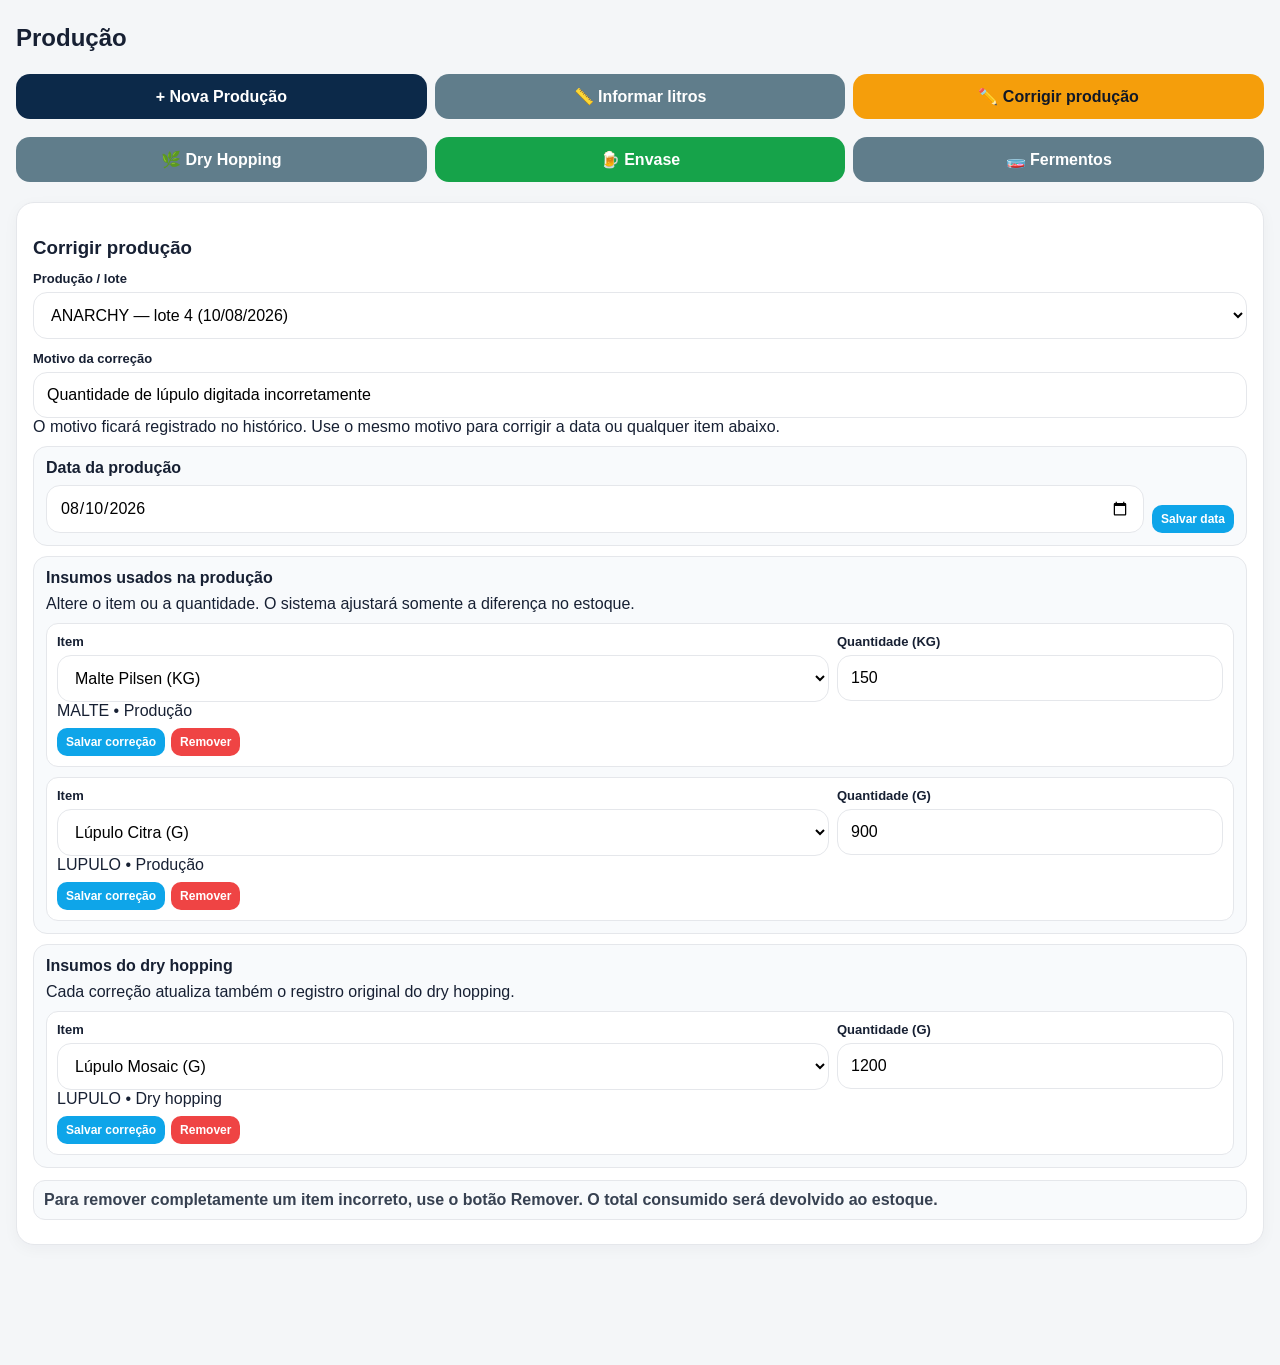
==== tools/visual-correcoes-producao.html @ c29197a9 "feat: permitir corrigir producao e dry hopping" ====
<!doctype html>
<html lang="pt-BR">
<head>
  <meta charset="utf-8">
  <meta name="viewport" content="width=device-width, initial-scale=1">
  <title>Teste visual — correções de produção</title>
  <link rel="stylesheet" href="../styles.css">
</head>
<body>
  <div id="app" style="display:block">
    <main class="container">
      <section class="tela active">
        <div class="sectionHeader"><h2>Produção</h2></div>
        <div class="actionGrid">
          <button class="btnMain">+ Nova Produção</button>
          <button class="btnSecondary">📏 Informar litros</button>
          <button class="btnWarn">✏️ Corrigir produção</button>
          <button class="btnSecondary">🌿 Dry Hopping</button>
          <button class="btnSuccess">🍺 Envase</button>
          <button class="btnSecondary">🧫 Fermentos</button>
        </div>

        <div class="formBox" style="display:block">
          <h3>Corrigir produção</h3>
          <label>Produção / lote</label>
          <select><option>ANARCHY — lote 4 (10/08/2026)</option></select>

          <label>Motivo da correção</label>
          <input value="Quantidade de lúpulo digitada incorretamente">
          <div class="sub">O motivo ficará registrado no histórico. Use o mesmo motivo para corrigir a data ou qualquer item abaixo.</div>

          <div class="fichaSecao">
            <h4>Data da produção</h4>
            <div class="correcaoDataLinha">
              <input type="date" value="2026-08-10">
              <button class="btnTiny btnEdit">Salvar data</button>
            </div>
          </div>

          <div class="fichaSecao">
            <h4>Insumos usados na produção</h4>
            <div class="sub">Altere o item ou a quantidade. O sistema ajustará somente a diferença no estoque.</div>
            <div class="correcaoInsumosLista">
              <div class="correcaoInsumoItem">
                <div class="correcaoInsumoCampos">
                  <div><label>Item</label><select><option>Malte Pilsen (KG)</option></select></div>
                  <div><label>Quantidade (KG)</label><input value="150"></div>
                </div>
                <div class="sub">MALTE • Produção</div>
                <div class="rowActions"><button class="btnTiny btnEdit">Salvar correção</button><button class="btnTiny btnDangerTiny">Remover</button></div>
              </div>
              <div class="correcaoInsumoItem">
                <div class="correcaoInsumoCampos">
                  <div><label>Item</label><select><option>Lúpulo Citra (G)</option></select></div>
                  <div><label>Quantidade (G)</label><input value="900"></div>
                </div>
                <div class="sub">LUPULO • Produção</div>
                <div class="rowActions"><button class="btnTiny btnEdit">Salvar correção</button><button class="btnTiny btnDangerTiny">Remover</button></div>
              </div>
            </div>
          </div>

          <div class="fichaSecao">
            <h4>Insumos do dry hopping</h4>
            <div class="sub">Cada correção atualiza também o registro original do dry hopping.</div>
            <div class="correcaoInsumosLista">
              <div class="correcaoInsumoItem">
                <div class="correcaoInsumoCampos">
                  <div><label>Item</label><select><option>Lúpulo Mosaic (G)</option><option>Lúpulo Citra (G)</option></select></div>
                  <div><label>Quantidade (G)</label><input value="1200"></div>
                </div>
                <div class="sub">LUPULO • Dry hopping</div>
                <div class="rowActions"><button class="btnTiny btnEdit">Salvar correção</button><button class="btnTiny btnDangerTiny">Remover</button></div>
              </div>
            </div>
          </div>

          <div class="infoBox">Para remover completamente um item incorreto, use o botão Remover. O total consumido será devolvido ao estoque.</div>
        </div>
      </section>
    </main>
  </div>
</body>
</html>
---- styles.css ----
:root {
  --bg:#f4f6f8;
  --card:#ffffff;
  --text:#172033;
  --muted:#6b7280;
  --brand:#0c2949;
  --brand2:#145a8d;
  --border:#e5e7eb;
  --success:#16a34a;
  --danger:#dc2626;
}
* { box-sizing:border-box; }
body { margin:0; font-family:Inter, Arial, sans-serif; background:var(--bg); color:var(--text); padding-bottom:88px; }
button,input,select,textarea { font:inherit; }
.loginScreen { min-height:100vh; display:flex; align-items:center; justify-content:center; padding:20px; background:linear-gradient(145deg,#0c2949,#163b62); }
.loginCard { width:100%; max-width:390px; background:#fff; border-radius:24px; padding:24px; box-shadow:0 16px 50px rgba(0,0,0,.25); }
.loginCard .logo { width:82px; height:82px; border-radius:22px; display:block; margin:0 auto 12px; }
.loginCard h1 { margin:0; text-align:center; }
.loginCard p { text-align:center; color:var(--muted); margin:6px 0 20px; }
label { display:block; font-weight:800; font-size:13px; margin:12px 0 6px; }
input,select,textarea { width:100%; border:1px solid var(--border); border-radius:14px; padding:13px; background:#fff; outline:none; }
textarea { min-height:82px; resize:vertical; }
button { border:0; border-radius:14px; padding:13px 16px; background:var(--brand); color:#fff; font-weight:900; cursor:pointer; }
button:disabled { opacity:.55; }
.erro { margin-top:10px; color:#991b1b; background:#fee2e2; border-radius:12px; padding:10px; display:none; }
.app { max-width:760px; margin:0 auto; }
.topbar { position:sticky; top:0; z-index:10; background:rgba(244,246,248,.92); backdrop-filter:blur(10px); display:flex; justify-content:space-between; align-items:center; padding:14px 16px; border-bottom:1px solid rgba(229,231,235,.8); }
.appTitle { font-size:20px; font-weight:950; }
.appSub { font-size:12px; color:var(--muted); margin-top:2px; }
.btnGhost { background:#fff; color:var(--brand); border:1px solid var(--border); padding:9px 12px; font-size:13px; }
main { padding:16px; }
.tela { display:none; animation:fade .15s ease; }
.tela.active { display:block; }
@keyframes fade { from{opacity:.6; transform:translateY(4px)} to{opacity:1; transform:none} }
.sectionHeader { display:flex; justify-content:space-between; align-items:center; gap:12px; margin-bottom:12px; }
h2 { margin:8px 0 10px; font-size:24px; }
h3 { margin:18px 0 10px; }
.btnSmall { padding:9px 12px; font-size:13px; background:#fff; color:var(--brand); border:1px solid var(--border); }
.btnMain,.btnSecondary,.btnSuccess { width:100%; margin-bottom:10px; }
.btnSecondary { background:#607d8b; }
.btnSuccess { background:#16a34a; }
.btnMini { width:100%; background:#eef2ff; color:#3730a3; padding:10px; font-size:13px; margin:6px 0 12px; border:1px solid #c7d2fe; }
.gridCards { display:grid; grid-template-columns:1fr 1fr; gap:12px; }
.card,.box,.item,.formBox { background:var(--card); border-radius:18px; padding:16px; border:1px solid var(--border); box-shadow:0 4px 15px rgba(15,23,42,.04); }
.card span { display:block; color:var(--muted); font-size:12px; font-weight:900; }
.card strong { display:block; font-size:25px; margin-top:7px; }
.box { margin:14px 0; }
.muted { color:var(--muted); font-size:14px; line-height:1.4; }
.lista { display:grid; gap:10px; }
.item { display:flex; justify-content:space-between; align-items:flex-start; gap:12px; }
.item strong { display:block; font-size:15px; margin-bottom:3px; }
.item .sub { color:var(--muted); font-size:12px; line-height:1.35; }
.badge { display:inline-block; border-radius:999px; padding:4px 8px; font-size:11px; font-weight:950; background:#eef2ff; color:#3730a3; white-space:nowrap; }
.badge.zero { background:#fee2e2; color:#991b1b; }
.formBox { margin:10px 0 16px; }
.formBox button:not(.btnMini):not(.btnRemove) { width:100%; margin-top:12px; }
.tabs { display:flex; gap:8px; margin:12px 0; }
.tab { flex:1; background:#fff; color:var(--brand); border:1px solid var(--border); }
.tab.active { background:var(--brand); color:#fff; }
.maisGrid { display:grid; gap:12px; }
.maisCard { background:#fff; border:1px solid var(--border); border-radius:18px; padding:18px; box-shadow:0 4px 15px rgba(15,23,42,.04); cursor:pointer; }
.maisCard strong { display:block; font-size:17px; margin-bottom:4px; }
.maisCard span { color:var(--muted); font-size:13px; }
.bottomNav { position:fixed; bottom:0; left:0; right:0; z-index:20; background:#fff; border-top:1px solid var(--border); display:flex; justify-content:center; box-shadow:0 -10px 30px rgba(15,23,42,.08); }
.bottomNav button { flex:1; max-width:144px; background:#fff; color:#6b7280; border-radius:0; padding:10px 4px 12px; font-size:20px; }
.bottomNav button span { display:block; font-size:11px; margin-top:3px; font-weight:950; }
.bottomNav button.active { color:var(--brand); background:#f8fafc; }
.actionGrid { display:grid; grid-template-columns:1fr; gap:8px; margin-bottom:8px; }
.linha2 { display:grid; grid-template-columns:1fr 1fr; gap:10px; }
.infoBox { background:#f8fafc; border:1px solid var(--border); color:#374151; padding:10px; border-radius:12px; font-weight:800; margin:12px 0 8px; }
.pagamentoFifoResumo { font-weight:700; line-height:1.45; }
.pagamentoFifoResumo .pagamentoFifoTitulo { display:flex; justify-content:space-between; gap:12px; align-items:center; margin-bottom:8px; }
.pagamentoFifoResumo .pagamentoFifoLista { display:grid; gap:6px; margin-top:10px; }
.pagamentoFifoResumo .pagamentoFifoItem { display:flex; justify-content:space-between; gap:12px; padding-top:6px; border-top:1px solid var(--border); font-size:12px; }
.pagamentoFifoResumo .pagamentoFifoItem span:first-child { min-width:0; }
.pagamentoFifoResumo .pagamentoFifoItem strong { white-space:nowrap; }
.pagamentoFifoResumo .pagamentoFifoAviso { color:#991b1b; }
.linhaInsumo { display:grid; grid-template-columns:1.25fr .65fr 42px; gap:8px; margin-bottom:8px; align-items:start; }
.linhaInsumo input,.linhaInsumo select { margin:0; }
.btnRemove { background:#ef4444; padding:11px 0; border-radius:12px; }
.search { margin:4px 0 12px; background:#fff; }
[hidden-by-filter="true"] { display:none !important; }
@media (min-width:560px){ .actionGrid { grid-template-columns:1fr 1fr 1fr; } }
@media (max-width:380px){ .gridCards { gap:9px; } .card { padding:13px; } .card strong { font-size:21px; } }

.btnWarn { background:#f59e0b; color:#111827; width:100%; margin-bottom:10px; }
.saidaItem { background:#f8fafc; border:1px solid var(--border); border-radius:16px; padding:12px; margin-bottom:12px; }
.saidaItemHeader { display:flex; justify-content:space-between; align-items:center; gap:10px; margin-bottom:8px; }
.saidaItemHeader strong { font-size:14px; }
.smallDanger { background:#ef4444; padding:8px 10px; border-radius:10px; font-size:12px; }
.resumoConfirmacao { white-space:pre-line; line-height:1.45; }

.blocoVertical { display:block; }
.blocoVertical strong { display:block; margin-bottom:8px; }
.btnWarn { background:#f59e0b; color:#111827; width:100%; margin-bottom:10px; }

.alertaErro {
  background:#fee2e2 !important;
  border-color:#fecaca !important;
  color:#991b1b !important;
}

.badge.financeiroAberto {
  background:#fee2e2;
  color:#991b1b;
}

.configHint {
  font-size:12px;
  color:var(--muted);
}

.rowActions {
  display:flex;
  flex-wrap:wrap;
  gap:6px;
  margin-top:8px;
}
.btnTiny {
  border-radius:10px;
  padding:7px 9px;
  font-size:12px;
  width:auto !important;
  margin:0 !important;
}
.btnEdit { background:#0ea5e9; }
.btnDangerTiny { background:#ef4444; }
.btnNeutral { background:#64748b; }
.correcaoDataLinha {
  display:grid;
  grid-template-columns:minmax(0,1fr) auto;
  gap:8px;
  align-items:end;
}
.correcaoInsumosLista {
  display:flex;
  flex-direction:column;
  gap:10px;
  margin-top:10px;
}
.correcaoInsumoItem {
  border:1px solid var(--border);
  border-radius:12px;
  padding:10px;
  background:#fff;
}
.correcaoInsumoCampos {
  display:grid;
  grid-template-columns:minmax(0,2fr) minmax(120px,1fr);
  gap:8px;
}
.correcaoInsumoCampos label {
  margin-top:0;
}
@media (max-width:560px) {
  .correcaoDataLinha,
  .correcaoInsumoCampos {
    grid-template-columns:1fr;
  }
  .correcaoDataLinha .btnTiny {
    width:100% !important;
  }
}
.loteFichaTitulo {
  font-size:18px;
  font-weight:950;
  margin-bottom:6px;
}
.fichaGrid {
  display:grid;
  gap:10px;
}
.fichaSecao {
  background:#f8fafc;
  border:1px solid var(--border);
  border-radius:14px;
  padding:12px;
  margin-top:10px;
}
.fichaSecao h4 {
  margin:0 0 8px;
}
@media (min-width:640px) {
  .fichaGrid { grid-template-columns:1fr 1fr; }
}

.dashboardGrid {
  display:grid;
  grid-template-columns:1fr;
  gap:14px;
  margin:14px 0;
}
@media (min-width:760px) {
  .dashboardGrid {
    grid-template-columns:1fr 1fr;
  }
}
.dashBox {
  background:#ffffff;
  border:1px solid var(--border);
  border-radius:18px;
  padding:14px;
  box-shadow:0 8px 22px rgba(15,23,42,.05);
}
.dashTitle {
  display:flex;
  align-items:center;
  justify-content:space-between;
  gap:8px;
  margin-bottom:10px;
}
.dashTitle h3 {
  margin:0;
  font-size:15px;
}
.miniBadge {
  background:#e2e8f0;
  color:#334155;
  border-radius:999px;
  padding:5px 8px;
  font-size:11px;
  font-weight:800;
  white-space:nowrap;
}
.barChart {
  display:flex;
  flex-direction:column;
  gap:8px;
}
.barRow {
  display:grid;
  grid-template-columns:94px 1fr 64px;
  align-items:center;
  gap:8px;
  font-size:12px;
}
.barLabel {
  overflow:hidden;
  text-overflow:ellipsis;
  white-space:nowrap;
  font-weight:800;
  color:#334155;
}
.barTrack {
  height:12px;
  background:#e2e8f0;
  border-radius:999px;
  overflow:hidden;
}
.barFill {
  height:100%;
  min-width:2px;
  border-radius:999px;
  background:linear-gradient(90deg,#0ea5e9,#22c55e);
}
.barValue {
  text-align:right;
  font-weight:900;
  color:#0f172a;
}
.emptyChart {
  color:var(--muted);
  font-size:13px;
  padding:10px;
  border:1px dashed var(--border);
  border-radius:12px;
}
.donutWrap {
  display:grid;
  grid-template-columns:120px 1fr;
  gap:12px;
  align-items:center;
}
.donut {
  width:112px;
  height:112px;
  border-radius:50%;
  background:conic-gradient(#0ea5e9 0deg, #e2e8f0 0deg);
  position:relative;
}
.donut:after {
  content:"";
  position:absolute;
  inset:24px;
  background:#fff;
  border-radius:50%;
  border:1px solid var(--border);
}
.donutCenter {
  position:absolute;
  inset:0;
  display:flex;
  align-items:center;
  justify-content:center;
  z-index:2;
  font-weight:950;
  font-size:13px;
  color:#0f172a;
}
.legendList {
  display:flex;
  flex-direction:column;
  gap:7px;
  font-size:12px;
}
.legendItem {
  display:flex;
  justify-content:space-between;
  gap:8px;
  border-bottom:1px solid var(--border);
  padding-bottom:5px;
}
.legendDot {
  width:10px;
  height:10px;
  border-radius:50%;
  display:inline-block;
  margin-right:6px;
  vertical-align:-1px;
}
.compactList .item {
  padding:9px 0;
}
.alertLine {
  display:flex;
  align-items:flex-start;
  gap:8px;
}
.alertIcon {
  flex:0 0 auto;
  width:22px;
  height:22px;
  border-radius:999px;
  background:#fee2e2;
  color:#991b1b;
  display:flex;
  align-items:center;
  justify-content:center;
  font-size:12px;
  font-weight:900;
}
.alertIcon.ok {
  background:#dcfce7;
  color:#166534;
}


/* Updates: saídas, retornos, clientes e Phenomena */
.kpiInline {
  display:flex;
  flex-wrap:wrap;
  gap:6px;
  margin-top:8px;
}
.kpiInline span {
  background:#eef2ff;
  color:#1e293b;
  border-radius:999px;
  padding:5px 8px;
  font-size:11px;
  font-weight:800;
}
.itemDestaque {
  border-left:4px solid #0ea5e9;
  padding-left:10px;
}
.itemAtrasado {
  border-left:4px solid #ef4444;
  padding-left:10px;
}
.rowActions {
  display:flex;
  flex-wrap:wrap;
  gap:6px;
  margin-top:8px;
}
.miniSection {
  margin-top:12px;
  padding-top:10px;
  border-top:1px solid var(--border);
}
.miniSection strong {
  display:block;
  margin-bottom:5px;
}
.tableLite {
  width:100%;
  border-collapse:collapse;
  font-size:12px;
}
.tableLite th,
.tableLite td {
  border-bottom:1px solid var(--border);
  padding:7px 4px;
  text-align:left;
}
.tableLite th {
  color:#475569;
  font-size:11px;
  text-transform:uppercase;
}


/* Controle de códigos de barris em clientes */
.codigoGrid {
  display:flex;
  flex-wrap:wrap;
  gap:6px;
  margin-top:8px;
}
.codigoTag {
  display:inline-flex;
  align-items:center;
  gap:4px;
  padding:5px 8px;
  border-radius:999px;
  background:#eef2ff;
  color:#1e293b;
  font-size:11px;
  font-weight:900;
  border:1px solid #c7d2fe;
}
.codigoTag.atrasado {
  background:#fee2e2;
  border-color:#fecaca;
  color:#991b1b;
}
.codigoTag.ok {
  background:#dcfce7;
  border-color:#bbf7d0;
  color:#166534;
}
.codigosBox {
  margin-top:8px;
  padding:8px;
  background:#f8fafc;
  border:1px solid var(--border);
  border-radius:12px;
}
.codigosBox strong {
  display:block;
  margin-bottom:4px;
}


/* Atualização operacional */
.topActions {
  display:flex;
  align-items:center;
  gap:6px;
}
.btnSearchTop {
  min-width:42px;
  font-size:18px;
}
.searchRow {
  display:grid;
  grid-template-columns:1fr auto;
  gap:8px;
  align-items:center;
}
.searchRow .search {
  margin:0;
}
.buscaGlobalBox {
  position:sticky;
  top:72px;
  z-index:5;
}
.searchResultType {
  font-size:10px;
  font-weight:900;
  text-transform:uppercase;
  letter-spacing:.05em;
  color:#64748b;
}
.tabsScroll {
  overflow-x:auto;
  flex-wrap:nowrap;
  justify-content:flex-start;
}
.tabsScroll .tab {
  flex:0 0 auto;
}
.statusBadge {
  display:inline-flex;
  align-items:center;
  border-radius:999px;
  padding:5px 8px;
  font-size:11px;
  font-weight:900;
  background:#e2e8f0;
  color:#334155;
}
.status-insumos { background:#ffedd5; color:#9a3412; }
.status-fermentando { background:#dbeafe; color:#1d4ed8; }
.status-dry { background:#dcfce7; color:#166534; }
.status-pronto { background:#fef3c7; color:#92400e; }
.status-parcial { background:#ede9fe; color:#6d28d9; }
.status-envasado { background:#cffafe; color:#155e75; }
.status-finalizado { background:#e2e8f0; color:#334155; }

.timeline {
  position:relative;
  margin-top:12px;
  padding-left:24px;
}
.timeline:before {
  content:"";
  position:absolute;
  top:4px;
  bottom:4px;
  left:8px;
  width:2px;
  background:#cbd5e1;
}
.timelineItem {
  position:relative;
  padding:0 0 16px 8px;
}
.timelineDot {
  position:absolute;
  left:-22px;
  top:2px;
  width:14px;
  height:14px;
  border-radius:50%;
  background:#0ea5e9;
  border:3px solid #e0f2fe;
}
.timelineTitle {
  font-weight:900;
  color:#0f172a;
}
.timelineDate {
  font-size:11px;
  color:#64748b;
  margin-top:2px;
}
.timelineText {
  font-size:12px;
  color:#475569;
  margin-top:4px;
}
.loteStatusActions {
  display:flex;
  flex-wrap:wrap;
  gap:6px;
  margin-top:8px;
}
.loteStatusActions select {
  min-width:190px;
  margin:0;
}
.envaseSaldoGrid {
  display:grid;
  grid-template-columns:repeat(2,minmax(0,1fr));
  gap:8px;
  margin-top:8px;
}
.envaseSaldoGrid div {
  background:#fff;
  border:1px solid #cbd5e1;
  border-radius:10px;
  padding:7px;
}
.envaseSaldoGrid span {
  display:block;
  font-size:10px;
  color:#64748b;
  font-weight:800;
  text-transform:uppercase;
}
.envaseSaldoGrid strong {
  display:block;
  margin-top:2px;
  color:#0f172a;
}
.estoqueIncompleto {
  margin-top:7px;
  padding:7px 9px;
  border:1px solid #d69e2e;
  border-radius:8px;
  background:#fffaf0;
  color:#7b4b00;
  font-size:12px;
  line-height:1.35;
}
.checkLine {
  display:flex;
  align-items:flex-start;
  gap:8px;
  margin:10px 0;
  padding:10px;
  background:#f8fafc;
  border:1px solid var(--border);
  border-radius:12px;
  font-size:13px;
  color:#334155;
}
.checkLine input {
  width:auto;
  margin-top:2px;
}
.btnMobilePrimary {
  min-height:48px;
  width:100%;
  font-size:15px;
  font-weight:900;
}
.formDirty {
  box-shadow:0 0 0 2px rgba(245,158,11,.35);
}
.diffPos { color:#166534; font-weight:900; }
.diffNeg { color:#991b1b; font-weight:900; }
.diffZero { color:#334155; font-weight:900; }

@media (max-width:520px) {
  .actionGrid button {
    min-height:48px;
  }
  .searchRow {
    grid-template-columns:1fr;
  }
  .searchRow button {
    width:100%;
  }
  .envaseSaldoGrid {
    grid-template-columns:1fr 1fr;
  }
}


/* Correções seguras e restauração de backup */
.btnDangerWide {
  width:100%;
  min-height:48px;
  border:none;
  border-radius:12px;
  background:#b91c1c;
  color:#fff;
  font-weight:900;
  padding:12px 14px;
}
.btnDangerWide:disabled {
  opacity:.45;
  cursor:not-allowed;
}
.correcaoSelecionada {
  border-left:4px solid #b91c1c;
}
.correcaoTipo {
  display:inline-flex;
  align-items:center;
  border-radius:999px;
  padding:4px 7px;
  font-size:10px;
  font-weight:900;
  background:#fee2e2;
  color:#991b1b;
}
.backupPreviewGrid {
  display:grid;
  grid-template-columns:repeat(2,minmax(0,1fr));
  gap:7px;
  margin-top:8px;
}
.backupPreviewGrid div {
  background:#fff;
  border:1px solid #cbd5e1;
  border-radius:10px;
  padding:7px;
}
.backupPreviewGrid span {
  display:block;
  font-size:10px;
  text-transform:uppercase;
  color:#64748b;
  font-weight:900;
}
.backupPreviewGrid strong {
  display:block;
  margin-top:3px;
  color:#0f172a;
}
.restoreProgress {
  width:100%;
  height:10px;
  border-radius:999px;
  overflow:hidden;
  background:#e2e8f0;
  margin-top:8px;
}
.restoreProgress > div {
  height:100%;
  background:#0ea5e9;
  transition:width .2s ease;
}


/* Controle de acesso */
.userTopButton {
  max-width:150px;
  overflow:hidden;
  text-overflow:ellipsis;
  white-space:nowrap;
}
.simpleSteps {
  margin:8px 0 12px 20px;
  padding:0;
  color:#334155;
  font-size:13px;
}
.simpleSteps li { margin-bottom:7px; }
.permissionHeader {
  display:flex;
  justify-content:space-between;
  gap:10px;
  margin:14px 0 8px;
  padding-bottom:7px;
  border-bottom:1px solid var(--border);
  color:#0f172a;
}
.permissionHeader span {
  color:#64748b;
  font-size:11px;
  font-weight:800;
}
.permissionGrid {
  display:grid;
  gap:7px;
  margin-bottom:14px;
}
.permissionRow {
  display:grid;
  grid-template-columns:minmax(0,1fr) 78px 78px;
  gap:7px;
  align-items:center;
  padding:8px;
  border:1px solid var(--border);
  border-radius:11px;
  background:#f8fafc;
}
.permissionRow strong { font-size:12px; }
.permissionToggle {
  display:flex;
  flex-direction:column;
  align-items:center;
  gap:3px;
  font-size:9px;
  color:#64748b;
  font-weight:900;
  text-transform:uppercase;
}
.permissionToggle input { width:auto; margin:0; }
.userRoleBadge {
  display:inline-flex;
  margin-top:8px;
  padding:6px 9px;
  border-radius:999px;
  background:#dbeafe;
  color:#1d4ed8;
  font-size:11px;
  font-weight:900;
}
.userInactive { border-left:4px solid #ef4444; }
.userActive { border-left:4px solid #22c55e; }
.accessDeniedBox {
  text-align:center;
  padding:20px;
  color:#991b1b;
}
@media (max-width:520px) {
  .userTopButton { max-width:92px; font-size:11px; }
  .permissionRow { grid-template-columns:minmax(0,1fr) 62px 62px; }
}


/* Cadastro de usuário na tela de entrada */
.loginPrimary,
.loginSecondary {
  width:100%;
  min-height:48px;
  margin-top:12px;
}
.loginSecondary {
  margin-top:8px;
  background:#ffffff;
  color:var(--brand);
  border:1px solid #cbd5e1;
}
.loginSecondary:hover {
  background:#f8fafc;
}
.cadastroSucesso {
  display:block;
  margin-top:10px;
  padding:11px;
  border-radius:12px;
  background:#dcfce7;
  color:#166534;
  font-size:13px;
  font-weight:800;
  line-height:1.4;
}
.loginCard small {
  display:block;
  margin-top:12px;
  color:var(--muted);
  line-height:1.35;
}


/* Login com Google */
.loginDivider {
  display:flex;
  align-items:center;
  gap:10px;
  margin:14px 0;
  color:#94a3b8;
  font-size:12px;
  font-weight:800;
  text-transform:uppercase;
}
.loginDivider::before,
.loginDivider::after {
  content:"";
  flex:1;
  height:1px;
  background:#e2e8f0;
}
.googleLoginButton {
  width:100%;
  min-height:48px;
  display:flex;
  align-items:center;
  justify-content:center;
  gap:10px;
  background:#fff;
  color:#1f2937;
  border:1px solid #cbd5e1;
  box-shadow:0 1px 2px rgba(15,23,42,.06);
  margin-bottom:10px;
}
.googleLoginButton:hover {
  background:#f8fafc;
}
.googleLoginButton:disabled {
  cursor:wait;
}
.googleMark {
  width:24px;
  height:24px;
  border-radius:50%;
  display:inline-flex;
  align-items:center;
  justify-content:center;
  background:conic-gradient(from -45deg,#4285f4 0 25%,#34a853 0 50%,#fbbc05 0 75%,#ea4335 0);
  color:#fff;
  font-family:Arial,sans-serif;
  font-weight:900;
  font-size:15px;
  box-shadow:inset 0 0 0 4px #fff;
}


/* Identidade Cervejaria da Lagoa */
.loginCard .logo {
  width: 190px;
  height: auto;
  max-height: 155px;
  object-fit: contain;
  border-radius: 12px;
  display: block;
  margin: 0 auto 12px;
}
.topBrand {
  display: flex;
  align-items: center;
  gap: 10px;
  min-width: 0;
}
.topBrandLogo {
  width: 48px;
  height: 42px;
  object-fit: contain;
  flex: 0 0 auto;
  border-radius: 8px;
  background: #fff;
}
@media (max-width: 560px) {
  .appTitle {
    font-size: 15px;
    line-height: 1.1;
  }
  .appSub {
    font-size: 10px;
  }
  .topBrandLogo {
    width: 38px;
    height: 34px;
  }
}

/* Saídas: impede códigos e descrições longas de alargarem a tela no celular. */
#telaSaidas,
#telaSaidas .formBox,
#telaSaidas .saidaItem,
#telaSaidas .lista,
#telaSaidas .item,
#telaSaidas .item > div,
#telaSaidas .miniSection,
#telaSaidas .codigosBox,
#telaSaidas .codigoGrid {
  min-width: 0;
  max-width: 100%;
}

#telaSaidas .linha2,
#telaSaidas .gridCards {
  grid-template-columns: repeat(2, minmax(0, 1fr));
}

#telaSaidas .item {
  display: grid;
  grid-template-columns: minmax(0, 1fr) auto;
}

#telaSaidas .sub,
#telaSaidas .miniSection,
#telaSaidas .codigosBox,
#telaSaidas .codigoTag {
  overflow-wrap: anywhere;
  word-break: break-word;
}

#telaSaidas .codigoTag {
  min-width: 0;
  max-width: 100%;
  white-space: normal;
}

@media (max-width: 380px) {
  #telaSaidas .linha2 {
    gap: 7px;
  }

  #telaSaidas .saidaItem,
  #telaSaidas .formBox {
    padding-left: 10px;
    padding-right: 10px;
  }
}
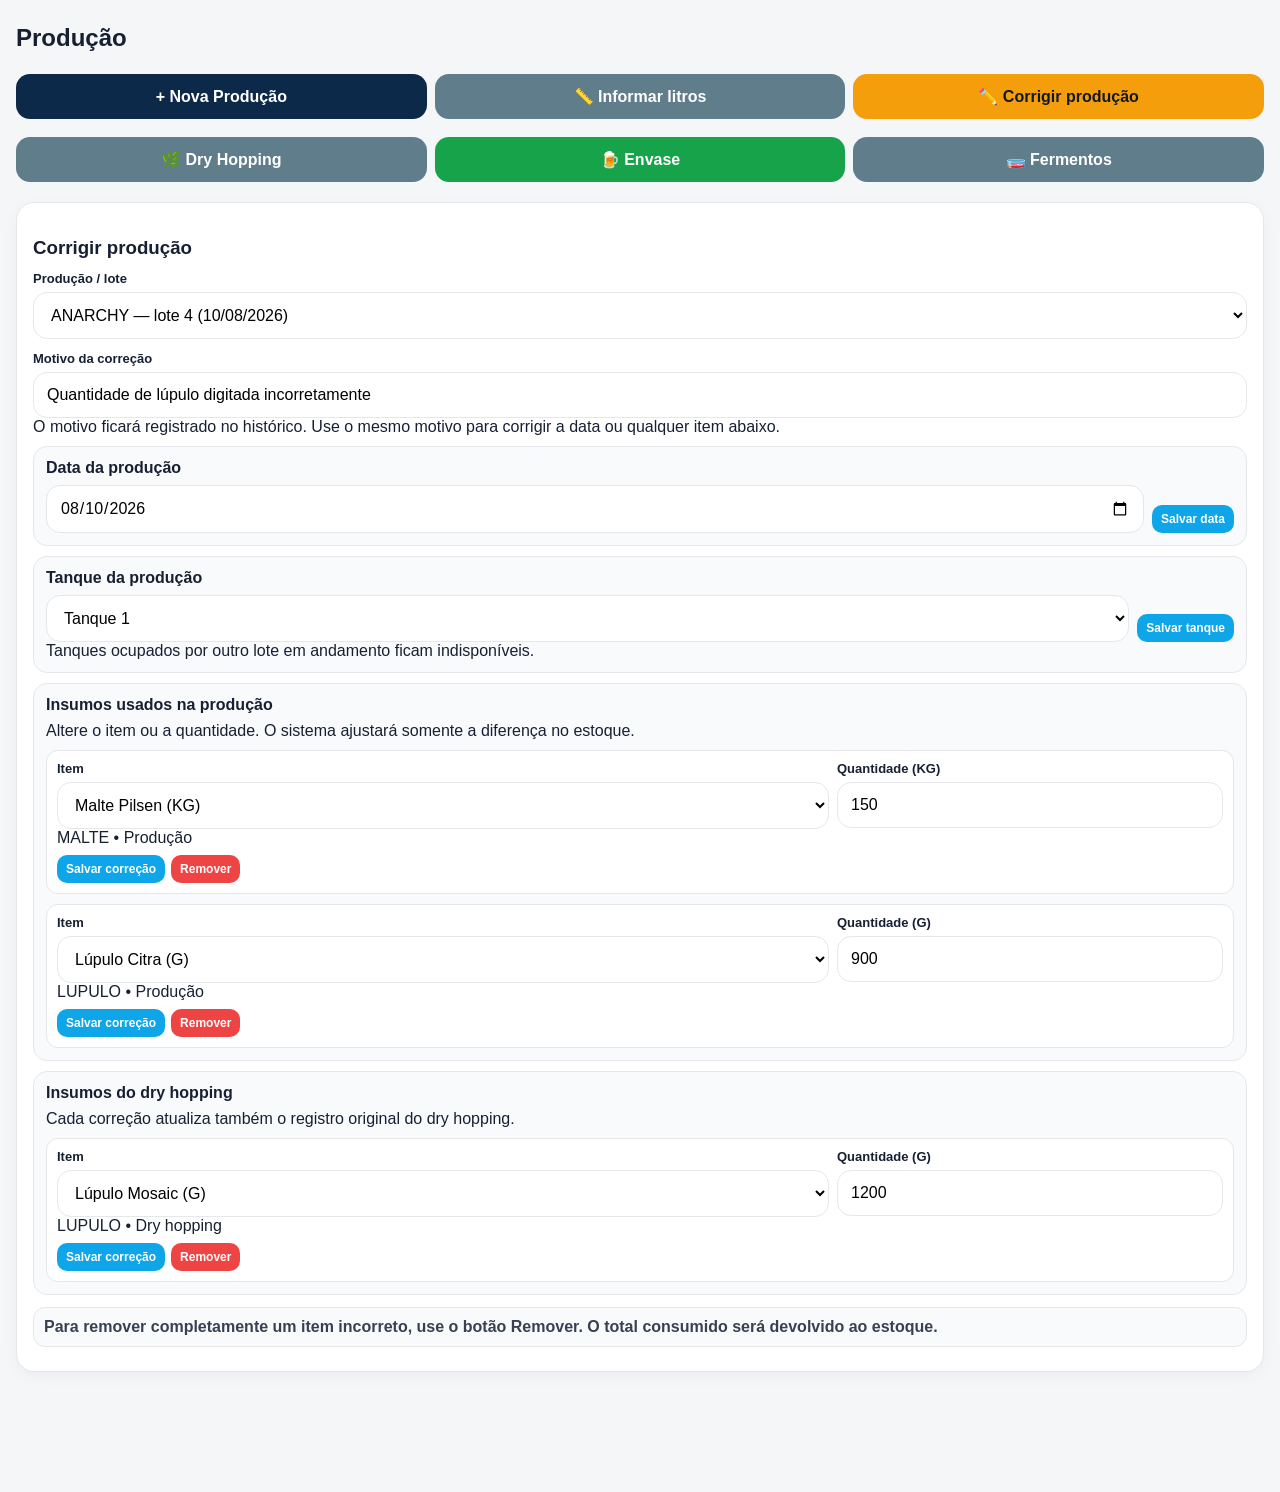
==== commit 21511cf4: "feat: controlar tanques da producao" ====
--- a/tools/visual-correcoes-producao.html
+++ b/tools/visual-correcoes-producao.html
@@ -35,6 +35,21 @@
               <input type="date" value="2026-08-10">
               <button class="btnTiny btnEdit">Salvar data</button>
             </div>
+          </div>
+
+          <div class="fichaSecao">
+            <h4>Tanque da produção</h4>
+            <div class="correcaoDataLinha">
+              <select>
+                <option>Tanque 1</option>
+                <option disabled>Tanque 2 — ocupado por ALIEN IPA, lote 8</option>
+                <option>Tanque 3</option>
+                <option>Tanque 4</option>
+                <option>Tanque 5</option>
+              </select>
+              <button class="btnTiny btnEdit">Salvar tanque</button>
+            </div>
+            <div class="sub">Tanques ocupados por outro lote em andamento ficam indisponíveis.</div>
           </div>
 
           <div class="fichaSecao">
